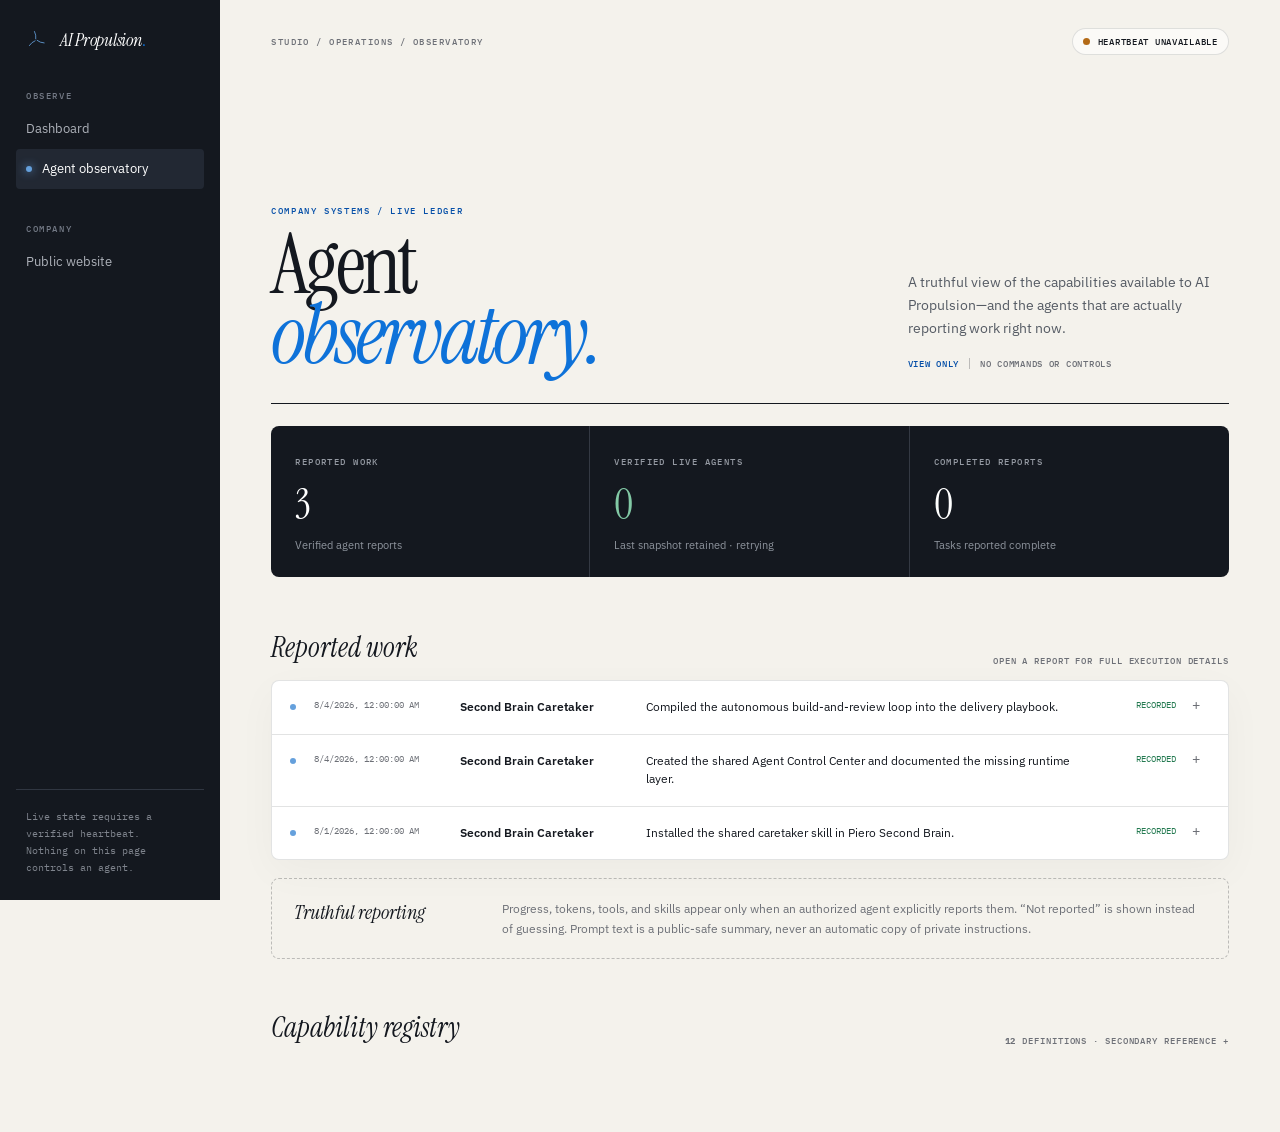
==== agents.html @ 6b827795 "Clarify historical progress and preserve open reports" ====
<!doctype html>
<html lang="en">
<head>
<meta charset="utf-8" />
<meta name="viewport" content="width=device-width, initial-scale=1" />
<title>Agent Observatory — AI Propulsion</title>
<link rel="preconnect" href="https://fonts.googleapis.com" />
<link rel="preconnect" href="https://fonts.gstatic.com" crossorigin />
<link href="https://fonts.googleapis.com/css2?family=Instrument+Serif:ital@0;1&amp;family=IBM+Plex+Mono:wght@400;500;600&amp;family=IBM+Plex+Sans:wght@400;500;600&amp;display=swap" rel="stylesheet" />
<link rel="stylesheet" href="styles.css" />
<style>
:root{--surface:#f4f2ec;--panel:#fff;--quiet:#6d7077;--green:#247a51;--amber:#b36a16}
body{background:var(--surface)}button{font:inherit}.app{min-height:100vh;display:grid;grid-template-columns:220px minmax(0,1fr)}
.sidebar{position:sticky;top:0;height:100vh;padding:24px 16px;background:var(--ink);color:white;display:flex;flex-direction:column}.brand{padding:4px 8px;color:white}.brand .wordmark{color:white;font-size:18px}.brand-mark{width:24px;height:24px}.nav-label,.eyebrow{font:500 9px var(--font-mono);letter-spacing:.18em;text-transform:uppercase}.nav-label{margin:34px 10px 8px;color:#737985}.nav-item{display:flex;align-items:center;gap:10px;padding:10px;border-radius:4px;color:#aeb2ba;font-size:13px}.nav-item:hover,.nav-item.active{background:#222833;color:#fff}.nav-item.active:before{content:"";width:6px;height:6px;border-radius:50%;background:var(--blue-sky);box-shadow:0 0 10px var(--blue-sky)}.side-note{margin-top:auto;padding:18px 10px 0;border-top:1px solid #303641;font:10px/1.7 var(--font-mono);color:#7e838c}
.main{min-width:0;padding:28px clamp(20px,4vw,56px) 72px}.topbar{display:flex;align-items:center;justify-content:space-between;gap:20px;margin-bottom:54px}.crumbs{font:500 9px var(--font-mono);letter-spacing:.16em;text-transform:uppercase;color:var(--quiet)}.connection{display:flex;align-items:center;gap:8px;padding:7px 10px;border:1px solid var(--rule);border-radius:20px;background:rgba(255,255,255,.6);font:500 9px var(--font-mono);letter-spacing:.08em;text-transform:uppercase}.pulse{width:7px;height:7px;border-radius:50%;background:var(--amber)}.connection.online .pulse{background:var(--green);box-shadow:0 0 0 4px rgba(36,122,81,.12)}
.hero{display:grid;grid-template-columns:minmax(0,1.3fr) minmax(260px,.7fr);align-items:end;gap:40px;padding-bottom:34px;border-bottom:1px solid var(--ink)}.eyebrow{color:var(--blue-deep);margin-bottom:14px}.hero h1{margin:0;font:400 clamp(48px,7vw,84px)/.83 var(--font-display);letter-spacing:-.045em}.hero h1 em{color:var(--blue-royal)}.hero-copy{max-width:420px;margin:0 0 4px;color:#555b64;font-size:14px;line-height:1.65}.mode-note{display:flex;gap:10px;margin-top:18px;font:500 9px var(--font-mono);letter-spacing:.08em;text-transform:uppercase;color:var(--quiet)}.mode-note:before{content:"VIEW ONLY";color:var(--blue-deep);padding-right:10px;border-right:1px solid var(--rule-strong)}
.metrics{display:grid;grid-template-columns:repeat(3,1fr);margin:22px 0 52px;background:var(--ink);color:white;border-radius:8px;overflow:hidden}.metric{position:relative;padding:22px 24px;border-right:1px solid #343943}.metric:last-child{border:0}.metric-label{font:500 9px var(--font-mono);letter-spacing:.16em;text-transform:uppercase;color:#959aa3}.metric strong{display:block;margin:5px 0 0;font:400 42px var(--font-display)}.metric small{color:#8e949d;font-size:11px}.metric.live strong{color:#82c9a5}
.section-title{display:flex;align-items:end;justify-content:space-between;gap:20px;margin:0 0 14px}.section-title h2{margin:0;font:400 italic 28px var(--font-display)}.section-title span{font:500 9px var(--font-mono);letter-spacing:.1em;text-transform:uppercase;color:var(--quiet)}
.workspace{display:grid;grid-template-columns:minmax(380px,1.15fr) minmax(300px,.85fr);gap:16px}.registry,.inspector,.activity{background:var(--panel);border:1px solid var(--rule);border-radius:8px;box-shadow:0 12px 40px rgba(20,24,31,.035)}.registry-head,.agent-row{display:grid;grid-template-columns:10px minmax(150px,1.2fr) minmax(110px,.7fr) 84px;gap:14px;align-items:center}.registry-head{padding:11px 18px;border-bottom:1px solid var(--rule);font:500 8px var(--font-mono);letter-spacing:.13em;text-transform:uppercase;color:#8b8f95}.agent-row{width:100%;padding:15px 18px;border:0;border-bottom:1px solid var(--rule);background:white;text-align:left;color:var(--ink);cursor:pointer;transition:background .15s,transform .15s}.agent-row:last-child{border:0}.agent-row:hover{background:#f8f9f9}.agent-row.active{background:#eef4fa;box-shadow:inset 3px 0 var(--blue-royal)}.status-dot{width:7px;height:7px;border-radius:50%;background:#b9bdc2}.status-dot.live{background:var(--green);box-shadow:0 0 0 4px rgba(36,122,81,.1)}.agent-name{font-weight:600;font-size:13px}.agent-kind{font:9px var(--font-mono);color:var(--quiet)}.agent-state{justify-self:end;padding:4px 7px;border:1px solid var(--rule);border-radius:12px;font:600 8px var(--font-mono);letter-spacing:.08em;text-transform:uppercase;color:var(--quiet)}.agent-state.live{color:var(--green);border-color:rgba(36,122,81,.25);background:rgba(36,122,81,.05)}
.inspector{align-self:start;position:sticky;top:20px;padding:24px}.inspector-top{display:flex;justify-content:space-between;gap:10px}.inspector .kind{font:500 9px var(--font-mono);letter-spacing:.14em;text-transform:uppercase;color:var(--blue-deep)}.inspector h2{margin:8px 0 24px;font:400 italic 34px/1 var(--font-display)}.info{padding:14px 0;border-top:1px solid var(--rule)}.info b{display:block;margin-bottom:6px;font:500 8px var(--font-mono);letter-spacing:.15em;text-transform:uppercase;color:#8a8e94}.info p{margin:0;font-size:12.5px;line-height:1.58}.info .source{font:10px var(--font-mono);color:var(--blue-deep);overflow-wrap:anywhere}.empty{padding:30px;color:var(--quiet);font-size:13px}
.activity-wrap{margin-top:0}.event{border-bottom:1px solid var(--rule);font-size:12px}.event:last-child{border:0}.event summary{display:grid;grid-template-columns:8px 130px 170px 1fr 72px 18px;gap:16px;align-items:start;padding:17px 18px;cursor:pointer;list-style:none}.event summary::-webkit-details-marker{display:none}.event summary:hover{background:#f8f9f9}.event summary:focus-visible{outline:3px solid var(--blue-sky);outline-offset:-3px}.event-mark{width:6px;height:6px;border-radius:50%;background:var(--blue-sky);margin-top:6px}.event time,.event-state{font:9px/1.5 var(--font-mono);text-transform:uppercase;color:var(--quiet)}.event-agent{font-weight:600}.event-state{justify-self:end;color:var(--green)}.event-open{font:14px/1 var(--font-mono);color:var(--quiet);transition:transform .15s}.event[open] .event-open{transform:rotate(45deg)}.event-body{margin:0 18px 18px 170px;padding:22px;background:var(--surface);border-left:2px solid var(--blue-sky)}.progress-head{display:flex;align-items:end;justify-content:space-between;gap:20px;margin-bottom:10px}.progress-head strong{font:400 34px/1 var(--font-display)}.progress-head span{font:9px var(--font-mono);color:var(--quiet);text-transform:uppercase}.progress-track{height:7px;margin-bottom:24px;background:#dfe2e4;border-radius:8px;overflow:hidden}.progress-track i{display:block;height:100%;background:var(--blue-royal)}.report-grid{display:grid;grid-template-columns:1fr 1fr;gap:0 28px}.report-field{padding:15px 0;border-top:1px solid var(--rule)}.report-field.wide{grid-column:1 / -1}.report-field b{display:block;margin-bottom:7px;font:600 8px var(--font-mono);letter-spacing:.15em;text-transform:uppercase;color:var(--blue-deep)}.report-field p{margin:0;line-height:1.65;white-space:pre-wrap}.report-field .unknown{color:var(--quiet);font-style:italic}.capability-wrap{margin-top:50px}.capability-disclosure>summary{display:flex;align-items:end;justify-content:space-between;gap:20px;margin-bottom:14px;cursor:pointer;list-style:none}.capability-disclosure>summary::-webkit-details-marker{display:none}.capability-disclosure>summary h2{margin:0;font:400 italic 28px var(--font-display)}.capability-disclosure>summary span{font:500 9px var(--font-mono);letter-spacing:.1em;text-transform:uppercase;color:var(--quiet)}.truth{display:grid;grid-template-columns:180px 1fr;gap:28px;margin-top:18px;padding:20px 22px;border:1px dashed var(--rule-strong);border-radius:8px}.truth b{font:400 italic 20px var(--font-display)}.truth p{margin:0;color:var(--quiet);font-size:12px;line-height:1.6}
@media(max-width:900px){.app{grid-template-columns:1fr}.sidebar{position:static;height:auto;flex-direction:row;align-items:center;gap:12px;padding:14px 18px}.nav-label,.side-note{display:none}.sidebar .brand{margin-right:auto}.nav-item{padding:8px}.main{padding-top:24px}.topbar{margin-bottom:38px}.workspace{grid-template-columns:1fr}.inspector{position:static}.hero{grid-template-columns:1fr}.metrics{margin-top:18px}}
@media(max-width:620px){.sidebar .nav-item:first-of-type{display:none}.hero h1{font-size:54px}.metrics{grid-template-columns:1fr}.metric{border-right:0;border-bottom:1px solid #343943;padding:16px 20px}.metric strong{font-size:34px}.registry-head{display:none}.agent-row{grid-template-columns:10px 1fr 66px}.agent-kind{display:none}.section-title span{display:none}.event summary{grid-template-columns:8px 1fr 64px 18px}.event time{grid-column:2}.event-detail{grid-column:2 / 5}.event-state{grid-column:3;grid-row:1}.event-open{grid-column:4;grid-row:1}.event-body{margin:0 12px 14px 26px}.report-grid{grid-template-columns:1fr}.report-field.wide{grid-column:auto}.capability-disclosure>summary{align-items:start}.truth{grid-template-columns:1fr;gap:6px}}
.skip-link{position:fixed;left:12px;top:-50px;z-index:100;background:white;color:var(--ink);padding:10px 14px;border:2px solid var(--blue-royal)}.skip-link:focus{top:12px}.agent-row:focus-visible,.nav-item:focus-visible,.brand:focus-visible{outline:3px solid var(--blue-sky);outline-offset:2px}
@media(prefers-reduced-motion:reduce){*{scroll-behavior:auto!important;transition:none!important}}
</style>
</head>
<body><a class="skip-link" href="#main-content">Skip to agent status</a>
<div class="app">
<aside class="sidebar" aria-label="Studio navigation">
  <a href="index.html" class="brand"><svg class="brand-mark" viewBox="-50 -50 100 100" aria-hidden="true"><g transform="rotate(-10)" stroke="#65A0DC" stroke-width="3.2" stroke-linecap="round" fill="none"><path d="M0 -5Q5 -20 0 -36"/><path d="M0 -5Q5 -20 0 -36" transform="rotate(120)"/><path d="M0 -5Q5 -20 0 -36" transform="rotate(240)"/></g></svg><span class="wordmark">AI Propulsion<span class="dot">.</span></span></a>
  <div class="nav-label">Observe</div><a class="nav-item" href="studio.html">Dashboard</a><a class="nav-item active" href="agents.html" aria-current="page">Agent observatory</a>
  <div class="nav-label">Company</div><a class="nav-item" href="index.html">Public website</a>
  <div class="side-note">Live state requires a verified heartbeat.<br>Nothing on this page controls an agent.</div>
</aside>
<main class="main" id="main-content">
  <div class="topbar"><span class="crumbs">Studio / Operations / Observatory</span><span class="connection" id="runtime" role="status" aria-live="polite"><i class="pulse" aria-hidden="true"></i><span>Connecting</span></span></div>
  <header class="hero"><div><div class="eyebrow">Company systems / Live ledger</div><h1>Agent<br><em>observatory.</em></h1></div><div><p class="hero-copy">A truthful view of the capabilities available to AI Propulsion—and the agents that are actually reporting work right now.</p><div class="mode-note">No commands or controls</div></div></header>
  <section class="metrics" aria-label="System summary"><article class="metric"><span class="metric-label">Reported work</span><strong id="action-count">0</strong><small>Verified agent reports</small></article><article class="metric live"><span class="metric-label">Verified live agents</span><strong id="running-count">0</strong><small id="connection-copy">Connecting to heartbeat</small></article><article class="metric"><span class="metric-label">Completed reports</span><strong id="completed-count">0</strong><small>Tasks reported complete</small></article></section>
  <section class="activity-wrap"><div class="section-title"><h2>Reported work</h2><span>Open a report for full execution details</span></div><div class="activity" id="activity"></div><div class="truth"><b>Truthful reporting</b><p>Progress, tokens, tools, and skills appear only when an authorized agent explicitly reports them. “Not reported” is shown instead of guessing. Prompt text is a public-safe summary, never an automatic copy of private instructions.</p></div></section>
  <section class="capability-wrap"><details class="capability-disclosure"><summary><h2>Capability registry</h2><span><b id="agent-count">0</b> definitions · secondary reference +</span></summary><div class="workspace"><div class="registry"><div class="registry-head"><span></span><span>Agent</span><span>Purpose group</span><span>Status</span></div><div id="agent-list"></div></div><aside class="inspector" id="detail" aria-live="polite"></aside></div></details></section>
</main></div>
<script src="heartbeat-config.js"></script><script src="agent-data.js"></script>
<script>
const data=window.AGENT_DATA||{agents:[],activity:[]};const configured=[...(data.agents||[])],curatedActivity=[...(data.activity||[])];let runtimeById=new Map(),runtimeOnly=[],activity=curatedActivity,selected=configured[0]?.id;
const $=id=>document.getElementById(id);const esc=value=>String(value??'').replace(/[&<>'"]/g,c=>({'&':'&amp;','<':'&lt;','>':'&gt;',"'":'&#39;','"':'&quot;'}[c]));
function date(value){if(!value)return 'No heartbeat reported';const parsed=new Date(value);return Number.isNaN(parsed.getTime())?'Unknown time':parsed.toLocaleString()}
function renderAgents(){const agents=[...configured,...runtimeOnly];$('agent-count').textContent=configured.length;if(!agents.length){$('agent-list').innerHTML='<div class="empty">No capabilities or runtime reporters are known.</div>';$('detail').innerHTML='<div class="empty">Nothing to inspect yet.</div>';return}if(!agents.some(a=>a.id===selected))selected=agents[0].id;
  $('agent-list').innerHTML=agents.map(a=>{const r=runtimeById.get(a.id),isLive=Boolean(r?.live),state=r?.status||(a.configured===false?'reported':'never reported');return `<button class="agent-row ${a.id===selected?'active':''}" data-id="${esc(a.id)}" aria-pressed="${a.id===selected}"><i class="status-dot ${isLive?'live':''}" aria-hidden="true"></i><span class="agent-name">${esc(a.name)}</span><span class="agent-kind">${esc(a.configured===false?'Runtime reporter':a.kind)}</span><span class="agent-state ${isLive?'live':''}">${esc(isLive?'live':state)}</span></button>`}).join('');
  const a=agents.find(item=>item.id===selected),r=runtimeById.get(a.id),isLive=Boolean(r?.live);$('detail').innerHTML=`<div class="inspector-top"><span class="kind">${esc(a.configured===false?'Unconfigured runtime reporter':a.kind)}</span><span class="agent-state ${isLive?'live':''}">${esc(isLive?'verified live':r?.status||(a.configured===false?'reported':'never reported'))}</span></div><h2>${esc(a.name)}</h2><div class="info"><b>${a.configured===false?'Reported purpose':'Configured purpose'}</b><p>${esc(a.purpose||'No purpose reported.')}</p></div><div class="info"><b>Latest reported work</b><p>${esc(r?.task||'No active work reported.')}</p></div><div class="info"><b>Reported project</b><p>${esc(r?.project||'No project reported.')}</p></div><div class="info"><b>Last heartbeat</b><p>${esc(date(r?.lastSeen))}</p></div>${a.configured===false?'':`<div class="info"><b>Recorded completion</b><p>${esc(a.done||'No completion recorded.')}</p></div><div class="info"><b>Capability source</b><p class="source">${esc(a.source||'No source recorded.')}</p></div>`}`}
function reported(value,fallback='Not reported by this agent.'){return value===0||value?esc(value):`<span class="unknown">${fallback}</span>`}
function renderActivity(){const events=activity,container=$('activity'),openKeys=new Set([...container.querySelectorAll('details.event[open]')].map(item=>item.dataset.key)),latestByAgent=new Map();events.forEach(e=>{if(!latestByAgent.has(e.id))latestByAgent.set(e.id,e)});$('action-count').textContent=events.length;$('completed-count').textContent=events.filter(e=>e.status==='completed').length;container.innerHTML=events.length?events.map(e=>{const supplied=Number(e.progressPercent),progress=Number.isFinite(supplied)&&supplied>=0?Math.max(0,Math.min(100,Math.round(supplied))):(e.status==='completed'?100:null),left=progress===null?null:100-progress,tokens=Number(e.tokensUsed),latest=latestByAgent.get(e.id),superseded=latest!==e&&['starting','running','waiting','blocked'].includes(e.status),laterCompleted=superseded&&latest?.status==='completed',key=[e.id,e.at,e.task,e.status].join('|'),stateLabel=superseded?'historical checkpoint':progress===null?(e.status||'recorded'):progress+'% done';return `<details class="event" data-key="${esc(key)}" ${openKeys.has(key)?'open':''}><summary><i class="event-mark" aria-hidden="true"></i><time>${esc(date(e.at))}</time><span class="event-agent">${esc(e.agent)}</span><span class="event-detail">${esc(e.task||e.detail||'No task reported.')}</span><span class="event-state">${esc(stateLabel)}</span><span class="event-open" aria-hidden="true">+</span></summary><div class="event-body"><div class="progress-head"><div><span>${superseded?'Progress at this checkpoint':'Reported progress'}</span><strong>${progress===null?'—':progress+'%'}</strong></div><span>${superseded?(laterCompleted?'A newer completion report exists':'A newer report exists'):left===null?'Remaining percentage not reported':left+'% left'}</span></div><div class="progress-track" aria-label="${progress===null?'Progress not reported':progress+' percent complete'}"><i style="width:${progress===null?0:progress}%"></i></div><div class="report-grid">${superseded?`<div class="report-field wide"><b>Historical checkpoint</b><p>This was an earlier progress report and is not the agent's current state. ${laterCompleted?'A later report marked the work complete at 100%.':'Read the newer report for the current state.'}</p></div>`:''}<div class="report-field"><b>What was completed</b><p>${reported(e.completedWork,e.status==='completed'?'The task was marked complete, but no completion summary was supplied.':'No completed work reported yet.')}</p></div><div class="report-field"><b>What remained at this report</b><p>${reported(e.remainingWork,e.status==='completed'?'Nothing remains for this reported task.':'Remaining work was not reported.')}</p></div><div class="report-field wide"><b>What the agent did in this report</b><p>${reported(e.detail||e.task,'No work summary was reported.')}</p></div><div class="report-field"><b>Tokens used</b><p>${tokens>=0?tokens.toLocaleString():reported(null,'Token usage was not available to this reporter.')}</p></div><div class="report-field"><b>Blockers</b><p>${reported(e.blockers,e.status==='completed'?'No blockers remain.':'No blockers were reported.')}</p></div><div class="report-field"><b>Tools used</b><p>${reported(e.toolsUsed)}</p></div><div class="report-field"><b>Skills used</b><p>${reported(e.skillsUsed,'No skill usage was reported.')}</p></div><div class="report-field wide"><b>Starting prompt · public summary</b><p>${reported(e.publicPrompt,'A public-safe starting prompt was not recorded for this event.')}</p></div></div></div></details>`}).join(''):'<div class="empty">The heartbeat ledger has no reported state changes yet.</div>'}
$('agent-list').addEventListener('click',event=>{const row=event.target.closest('button[data-id]');if(row){selected=row.dataset.id;renderAgents()}});renderAgents();renderActivity();
async function refreshHeartbeat(){const base=(window.HEARTBEAT_API_URL||'').replace(/\/$/,'');const runtime=$('runtime'),runtimeText=runtime.querySelector('span'),copy=$('connection-copy');if(!base){runtimeText.textContent='Heartbeat not deployed';copy.textContent='No live connection configured';return}try{const response=await fetch(base+'/v1/status',{cache:'no-store'});if(!response.ok)throw new Error('Heartbeat '+response.status);const live=await response.json(),runtimeAgents=Array.isArray(live.agents)?live.agents:[];runtimeById=new Map(runtimeAgents.map(a=>[a.id,a]));runtimeOnly=runtimeAgents.filter(r=>!configured.some(a=>a.id===r.id)).map(r=>({id:r.id,name:r.name||r.id,kind:'Runtime reporter',purpose:r.purpose,configured:false}));const running=runtimeAgents.filter(a=>a.live).length;$('running-count').textContent=running;runtime.classList.add('online');runtimeText.textContent=`${running} verified live`;copy.textContent='Checked '+date(live.observedAt);activity=Array.isArray(live.activity)?live.activity:[];renderActivity();renderAgents()}catch(error){runtime.classList.remove('online');runtimeText.textContent='Heartbeat unavailable';copy.textContent='Last snapshot retained · retrying'}}
refreshHeartbeat();setInterval(refreshHeartbeat,15000);
</script>
</body></html>
---- styles.css ----
/* AI Propulsion — shared brand styles
   Canonical values from AI_PROPULSION_BRAND_KIT.md
*/

:root {
  --ink:           #14181F;
  --ink-2:         #2B3140;
  --paper:         #FAFAF7;
  --paper-warm:    #EFEBE0;

  --blue-whisper:  #D7E5F4;
  --blue-sky:      #65A0DC;
  --blue-royal:    #0E72D9;
  --blue-deep:     #054FA8;
  --blue-midnight: #03306E;

  --rule:          rgba(20, 24, 31, 0.12);
  --rule-strong:   rgba(20, 24, 31, 0.25);
  --rule-light:    rgba(255, 255, 255, 0.10);

  --font-display: "Instrument Serif", Georgia, serif;
  --font-sans:    "IBM Plex Sans", system-ui, sans-serif;
  --font-mono:    "IBM Plex Mono", ui-monospace, monospace;
}

* { box-sizing: border-box; }
html, body { margin: 0; padding: 0; }

body {
  background: var(--paper);
  color: var(--ink);
  font-family: var(--font-sans);
  font-size: 15px;
  line-height: 1.55;
  -webkit-font-smoothing: antialiased;
  -moz-osx-font-smoothing: grayscale;
}

a {
  color: var(--blue-royal);
  text-decoration: none;
  transition: color 0.15s ease;
}
a:hover { color: var(--blue-deep); }

.container { max-width: 1080px; margin: 0 auto; padding: 0 28px; }
.narrow    { max-width: 760px; }

/* — Wordmark — */
.wordmark {
  font-family: var(--font-display);
  font-style: italic;
  font-size: 22px;
  letter-spacing: -0.015em;
  color: var(--ink);
  line-height: 1;
  white-space: nowrap;
}
.wordmark .dot {
  font-style: normal;
  color: var(--blue-royal);
}

/* — Meta labels (mono uppercase) — */
.meta {
  font-family: var(--font-mono);
  font-size: 10px;
  font-weight: 500;
  letter-spacing: 0.18em;
  text-transform: uppercase;
  color: var(--ink-2);
}
.meta.blue   { color: var(--blue-royal); }
.meta.muted  { color: rgba(20, 24, 31, 0.55); }
.meta.on-ink { color: rgba(255, 255, 255, 0.55); }

/* — Nav — */
.nav {
  position: sticky;
  top: 0;
  z-index: 50;
  background: rgba(250, 250, 247, 0.86);
  backdrop-filter: saturate(140%) blur(10px);
  -webkit-backdrop-filter: saturate(140%) blur(10px);
  border-bottom: 1px solid var(--rule);
}
.nav-inner {
  display: flex;
  align-items: center;
  justify-content: space-between;
  height: 68px;
}
.brand { display: flex; align-items: center; gap: 12px; }
.brand svg { display: block; }
.nav-links {
  display: flex;
  align-items: center;
  gap: 32px;
}
.nav-links a {
  color: var(--ink);
  font-size: 14px;
  font-weight: 500;
}
.nav-links a:hover { color: var(--blue-royal); }
.nav-links a.active { color: var(--blue-royal); }

/* — Buttons — */
.btn {
  display: inline-flex;
  align-items: center;
  gap: 10px;
  padding: 11px 20px;
  font-family: var(--font-sans);
  font-size: 13.5px;
  font-weight: 500;
  line-height: 1;
  cursor: pointer;
  border-radius: 4px;
  transition: all 0.15s ease;
  border: 1px solid transparent;
  white-space: nowrap;
}
.btn-primary { background: var(--ink); color: var(--paper); }
.btn-primary:hover { background: var(--ink-2); color: var(--paper); }

.btn-royal { background: var(--blue-royal); color: var(--paper); }
.btn-royal:hover { background: var(--blue-deep); color: var(--paper); }

.btn-ghost {
  background: transparent;
  color: var(--ink);
  border-color: var(--rule);
}
.btn-ghost:hover { border-color: var(--ink); color: var(--ink); }

.btn-large {
  padding: 16px 28px;
  font-size: 15px;
  border-radius: 6px;
}

@media (max-width: 760px) {
  .nav-links a:not(.btn) { display: none; }
}

/* — Section heads — */
.section-head {
  display: grid;
  grid-template-columns: 200px 1fr;
  gap: 64px;
  align-items: start;
  margin-bottom: 56px;
}
.section-head h2 {
  font-family: var(--font-display);
  font-style: italic;
  font-weight: 400;
  font-size: clamp(32px, 4.2vw, 46px);
  line-height: 1.05;
  letter-spacing: -0.02em;
  color: var(--ink);
  margin: 0;
  max-width: 720px;
}
.section-head h2 em {
  color: var(--blue-royal);
  font-style: italic;
}
.section-head .label-col {
  padding-top: 12px;
  border-top: 1px solid var(--ink);
}
.section-head .label-col .meta { margin-bottom: 8px; display: block; }
.section-head .label-col p {
  font-size: 13px;
  color: var(--ink-2);
  margin: 12px 0 0;
  line-height: 1.55;
}

@media (max-width: 900px) {
  .section-head { grid-template-columns: 1fr; gap: 20px; }
}

/* — Hero — */
.hero {
  padding: 96px 0 64px;
  border-bottom: 1px solid var(--rule);
}
.hero-meta {
  display: flex;
  align-items: center;
  gap: 14px;
  margin-bottom: 28px;
  flex-wrap: wrap;
}
.hero-meta .pill {
  display: inline-flex;
  align-items: center;
  gap: 8px;
  padding: 4px 10px;
  background: var(--blue-whisper);
  border-radius: 4px;
  color: var(--blue-deep);
  font-family: var(--font-mono);
  font-size: 10px;
  font-weight: 500;
  letter-spacing: 0.14em;
  text-transform: uppercase;
}
.hero-meta .pill::before {
  content: "";
  width: 6px;
  height: 6px;
  border-radius: 50%;
  background: var(--blue-royal);
}
.hero h1 {
  font-family: var(--font-display);
  font-style: italic;
  font-weight: 400;
  font-size: clamp(40px, 6.4vw, 76px);
  line-height: 1.0;
  letter-spacing: -0.02em;
  color: var(--ink);
  margin: 0;
  max-width: 880px;
}
.hero h1 .pivot,
.hero h1 em {
  font-style: italic;
  color: var(--blue-royal);
}
.hero-sub {
  max-width: 600px;
  margin: 36px 0 0;
  font-size: 17px;
  line-height: 1.55;
  color: var(--ink-2);
}
.hero-ctas {
  display: flex;
  gap: 12px;
  align-items: center;
  margin-top: 44px;
  flex-wrap: wrap;
}
.hero-ctas .next {
  font-family: var(--font-mono);
  font-size: 11px;
  letter-spacing: 0.14em;
  text-transform: uppercase;
  color: rgba(20, 24, 31, 0.5);
  margin-left: 4px;
}

/* — Generic section — */
.section { padding: 96px 0; border-bottom: 1px solid var(--rule); }
.section.tight { padding: 64px 0; }
.section.warm { background: var(--paper-warm); }
.section.ink {
  background: var(--ink);
  color: var(--paper);
}
.section.ink h2,
.section.ink .section-head h2 { color: var(--paper); }
.section.ink .section-head .label-col { border-top-color: rgba(255,255,255,0.4); }

/* — Profile chooser — */
.profiles {
  padding: 96px 0;
  border-bottom: 1px solid var(--rule);
}
.profile-grid {
  display: grid;
  grid-template-columns: 1fr 1fr;
  gap: 24px;
  margin-top: 56px;
}
.profile-card {
  display: flex;
  flex-direction: column;
  background: var(--paper);
  border: 1px solid var(--rule);
  border-radius: 8px;
  padding: 36px;
  text-decoration: none;
  color: var(--ink);
  transition: all 0.2s ease;
  min-height: 320px;
}
.profile-card:hover {
  border-color: var(--ink);
  background: #fff;
  transform: translateY(-2px);
  box-shadow: 0 12px 36px rgba(20, 24, 31, 0.08);
  color: var(--ink);
}
.profile-card .meta { margin-bottom: 24px; display: block; }
.profile-card h3 {
  font-family: var(--font-display);
  font-style: italic;
  font-weight: 400;
  font-size: 38px;
  line-height: 1.0;
  letter-spacing: -0.02em;
  margin: 0 0 14px;
  color: var(--ink);
}
.profile-card h3 em {
  font-style: italic;
  color: var(--blue-royal);
}
.profile-card p {
  font-size: 14.5px;
  color: var(--ink-2);
  line-height: 1.6;
  margin: 0 0 24px;
  flex: 1;
}
.profile-card .row {
  display: flex;
  justify-content: space-between;
  align-items: baseline;
  padding-top: 18px;
  border-top: 1px solid var(--rule);
}
.profile-card .row .go {
  color: var(--blue-royal);
  font-weight: 500;
  font-size: 14px;
}
.profile-card.dark {
  background: var(--ink);
  color: var(--paper);
  border-color: var(--ink);
}
.profile-card.dark h3 { color: var(--paper); }
.profile-card.dark h3 em { color: var(--blue-sky); }
.profile-card.dark p { color: rgba(255,255,255,0.7); }
.profile-card.dark .row { border-top-color: var(--rule-light); }
.profile-card.dark .row .go { color: var(--blue-sky); }
.profile-card.dark:hover {
  background: var(--ink-2);
  color: var(--paper);
}

@media (max-width: 760px) {
  .profile-grid { grid-template-columns: 1fr; }
}

/* — Constitution lists — */
.principle-grid {
  display: grid;
  grid-template-columns: repeat(2, 1fr);
  gap: 0;
  border-top: 1px solid var(--ink);
}
.principle-item {
  padding: 28px 32px 28px 0;
  border-bottom: 1px solid var(--rule);
}
.principle-item:nth-child(odd) { padding-right: 32px; border-right: 1px solid var(--rule); }
.principle-item:nth-child(even) { padding-left: 32px; }
.principle-item .num {
  font-family: var(--font-mono);
  font-size: 11px;
  letter-spacing: 0.18em;
  color: var(--blue-royal);
  font-weight: 500;
}
.principle-item h4 {
  font-family: var(--font-display);
  font-style: italic;
  font-weight: 400;
  font-size: 24px;
  line-height: 1.1;
  letter-spacing: -0.015em;
  color: var(--ink);
  margin: 12px 0 10px;
}
.principle-item p {
  margin: 0;
  color: var(--ink-2);
  font-size: 14.5px;
  line-height: 1.55;
  max-width: 460px;
}

@media (max-width: 760px) {
  .principle-grid { grid-template-columns: 1fr; }
  .principle-item,
  .principle-item:nth-child(odd),
  .principle-item:nth-child(even) {
    padding: 24px 0;
    border-right: 0;
    border-left: 0;
  }
}

/* — Pipeline (stage table) — */
.pipeline {
  width: 100%;
  border-collapse: collapse;
  border-top: 1px solid var(--ink);
}
.pipeline tr {
  border-bottom: 1px solid var(--rule);
  transition: background 0.15s ease;
}
.pipeline tr:hover { background: var(--paper-warm); }
.pipeline td {
  padding: 28px 18px;
  vertical-align: top;
}
.pipeline td:first-child { padding-left: 0; width: 76px; }
.pipeline td:last-child { padding-right: 0; }
.pipeline .num {
  font-family: var(--font-mono);
  font-size: 11px;
  letter-spacing: 0.16em;
  color: var(--blue-royal);
  font-weight: 500;
}
.pipeline .stage {
  font-family: var(--font-display);
  font-style: italic;
  font-weight: 400;
  font-size: 26px;
  line-height: 1.1;
  letter-spacing: -0.015em;
  color: var(--ink);
  width: 260px;
}
.pipeline .stage .tag {
  font-family: var(--font-mono);
  font-size: 9px;
  letter-spacing: 0.18em;
  color: var(--blue-royal);
  text-transform: uppercase;
  font-style: normal;
  display: inline-block;
  margin-left: 8px;
  padding: 3px 7px;
  border: 1px solid var(--blue-royal);
  border-radius: 3px;
  vertical-align: 4px;
  font-weight: 500;
}
.pipeline .desc {
  color: var(--ink-2);
  font-size: 14.5px;
  line-height: 1.55;
  max-width: 540px;
}
.pipeline .who {
  font-family: var(--font-mono);
  font-size: 10.5px;
  color: rgba(20, 24, 31, 0.55);
  letter-spacing: 0.06em;
  text-align: right;
  white-space: nowrap;
}

@media (max-width: 820px) {
  .pipeline td { padding: 18px 8px; }
  .pipeline .stage { width: auto; font-size: 22px; }
  .pipeline .desc { display: none; }
}

/* — Bullet list (philosophy / behavior) — */
.bullet-list {
  list-style: none;
  padding: 0;
  margin: 0;
  border-top: 1px solid var(--ink);
}
.bullet-list li {
  padding: 18px 0;
  border-bottom: 1px solid var(--rule);
  display: grid;
  grid-template-columns: 48px 1fr;
  gap: 16px;
  align-items: start;
  font-size: 15px;
  line-height: 1.55;
  color: var(--ink);
}
.bullet-list li .idx {
  font-family: var(--font-mono);
  font-size: 11px;
  letter-spacing: 0.14em;
  color: var(--blue-royal);
  padding-top: 4px;
}

/* — Specialty grid — */
.specialty-grid {
  display: grid;
  grid-template-columns: repeat(3, 1fr);
  gap: 0;
  border-top: 1px solid var(--ink);
}
.specialty-item {
  padding: 32px 28px 32px 0;
  border-right: 1px solid var(--rule);
  border-bottom: 1px solid var(--rule);
}
.specialty-item:nth-child(3n) { border-right: 0; padding-right: 0; }
.specialty-item:not(:nth-child(3n+1)) { padding-left: 28px; }
.specialty-item h4 {
  font-family: var(--font-display);
  font-style: italic;
  font-weight: 400;
  font-size: 22px;
  line-height: 1.1;
  letter-spacing: -0.015em;
  color: var(--ink);
  margin: 12px 0 12px;
}
.specialty-item p {
  margin: 0;
  color: var(--ink-2);
  font-size: 13.5px;
  line-height: 1.55;
  max-width: 320px;
}
@media (max-width: 900px) {
  .specialty-grid { grid-template-columns: 1fr 1fr; }
  .specialty-item,
  .specialty-item:nth-child(3n) { border-right: 0; padding-right: 28px; }
  .specialty-item:nth-child(odd) { padding-left: 0; }
  .specialty-item:nth-child(even) { padding-left: 28px; border-right: 0; }
}
@media (max-width: 620px) {
  .specialty-grid { grid-template-columns: 1fr; }
  .specialty-item,
  .specialty-item:nth-child(odd),
  .specialty-item:nth-child(even) {
    border-right: 0; border-left: 0; padding: 24px 0;
  }
}

/* — CTA — */
.cta {
  padding: 120px 0;
  background: var(--paper-warm);
  border-bottom: 1px solid var(--rule);
}
.cta-grid {
  display: grid;
  grid-template-columns: 1.3fr 1fr;
  gap: 64px;
  align-items: end;
}
.cta h2 {
  font-family: var(--font-display);
  font-style: italic;
  font-weight: 400;
  font-size: clamp(36px, 5.2vw, 60px);
  line-height: 1.0;
  letter-spacing: -0.02em;
  color: var(--ink);
  margin: 16px 0 0;
  max-width: 640px;
}
.cta h2 em {
  color: var(--blue-royal);
  font-style: italic;
}
.cta-side {
  padding-top: 24px;
  border-top: 1px solid var(--ink);
}
.cta-side p {
  color: var(--ink-2);
  margin: 0 0 24px;
  font-size: 14.5px;
  line-height: 1.6;
}
.cta-side .stack { display: flex; flex-direction: column; gap: 10px; }
.cta-side .stack .btn { width: 100%; justify-content: space-between; }
@media (max-width: 820px) {
  .cta-grid { grid-template-columns: 1fr; gap: 40px; }
}

/* — Big onboard band — */
.onboard-band {
  background: var(--ink);
  color: var(--paper);
  padding: 120px 0;
  text-align: left;
  border-bottom: 1px solid var(--rule-light);
}
.onboard-band .container {
  display: grid;
  grid-template-columns: 1.3fr 1fr;
  gap: 64px;
  align-items: center;
}
.onboard-band h2 {
  font-family: var(--font-display);
  font-style: italic;
  font-weight: 400;
  font-size: clamp(38px, 5.4vw, 64px);
  line-height: 1.0;
  letter-spacing: -0.02em;
  margin: 16px 0 0;
  color: var(--paper);
}
.onboard-band h2 em {
  font-style: italic;
  color: var(--blue-sky);
}
.onboard-band p {
  color: rgba(255, 255, 255, 0.65);
  margin: 0 0 28px;
  font-size: 15px;
  line-height: 1.6;
  max-width: 380px;
}
.onboard-band .btn-royal {
  font-size: 15px;
  padding: 18px 28px;
  border-radius: 6px;
}
@media (max-width: 900px) {
  .onboard-band .container { grid-template-columns: 1fr; gap: 32px; }
}

/* — Footer — */
.footer {
  background: var(--ink);
  color: rgba(250, 250, 247, 0.7);
  padding: 80px 0 36px;
  font-size: 13.5px;
}
.footer .wordmark { color: var(--paper); }
.footer-grid {
  display: grid;
  grid-template-columns: 1.6fr 1fr 1fr 1fr;
  gap: 48px;
  padding-bottom: 56px;
  border-bottom: 1px solid var(--rule-light);
}
.footer-brand p {
  margin: 20px 0 0;
  color: rgba(250, 250, 247, 0.55);
  max-width: 280px;
  line-height: 1.55;
  font-size: 13px;
}
.footer-col h4 {
  font-family: var(--font-mono);
  font-size: 10px;
  font-weight: 500;
  letter-spacing: 0.18em;
  text-transform: uppercase;
  color: rgba(250, 250, 247, 0.4);
  margin: 4px 0 18px;
}
.footer-col ul { list-style: none; padding: 0; margin: 0; display: flex; flex-direction: column; gap: 10px; }
.footer-col a { color: rgba(250, 250, 247, 0.78); font-size: 13.5px; }
.footer-col a:hover { color: var(--blue-sky); }
.footer-bottom {
  padding-top: 28px;
  display: flex;
  justify-content: space-between;
  gap: 16px;
  flex-wrap: wrap;
  color: rgba(250, 250, 247, 0.4);
  font-family: var(--font-mono);
  font-size: 10.5px;
  letter-spacing: 0.1em;
  text-transform: uppercase;
}
@media (max-width: 760px) {
  .footer-grid { grid-template-columns: 1fr 1fr; gap: 36px; }
}

/* — Utility — */
.arrow::after {
  content: "→";
  font-family: var(--font-sans);
  margin-left: 4px;
  transition: transform 0.15s ease;
  display: inline-block;
}
a:hover .arrow::after, .btn:hover .arrow::after { transform: translateX(3px); }
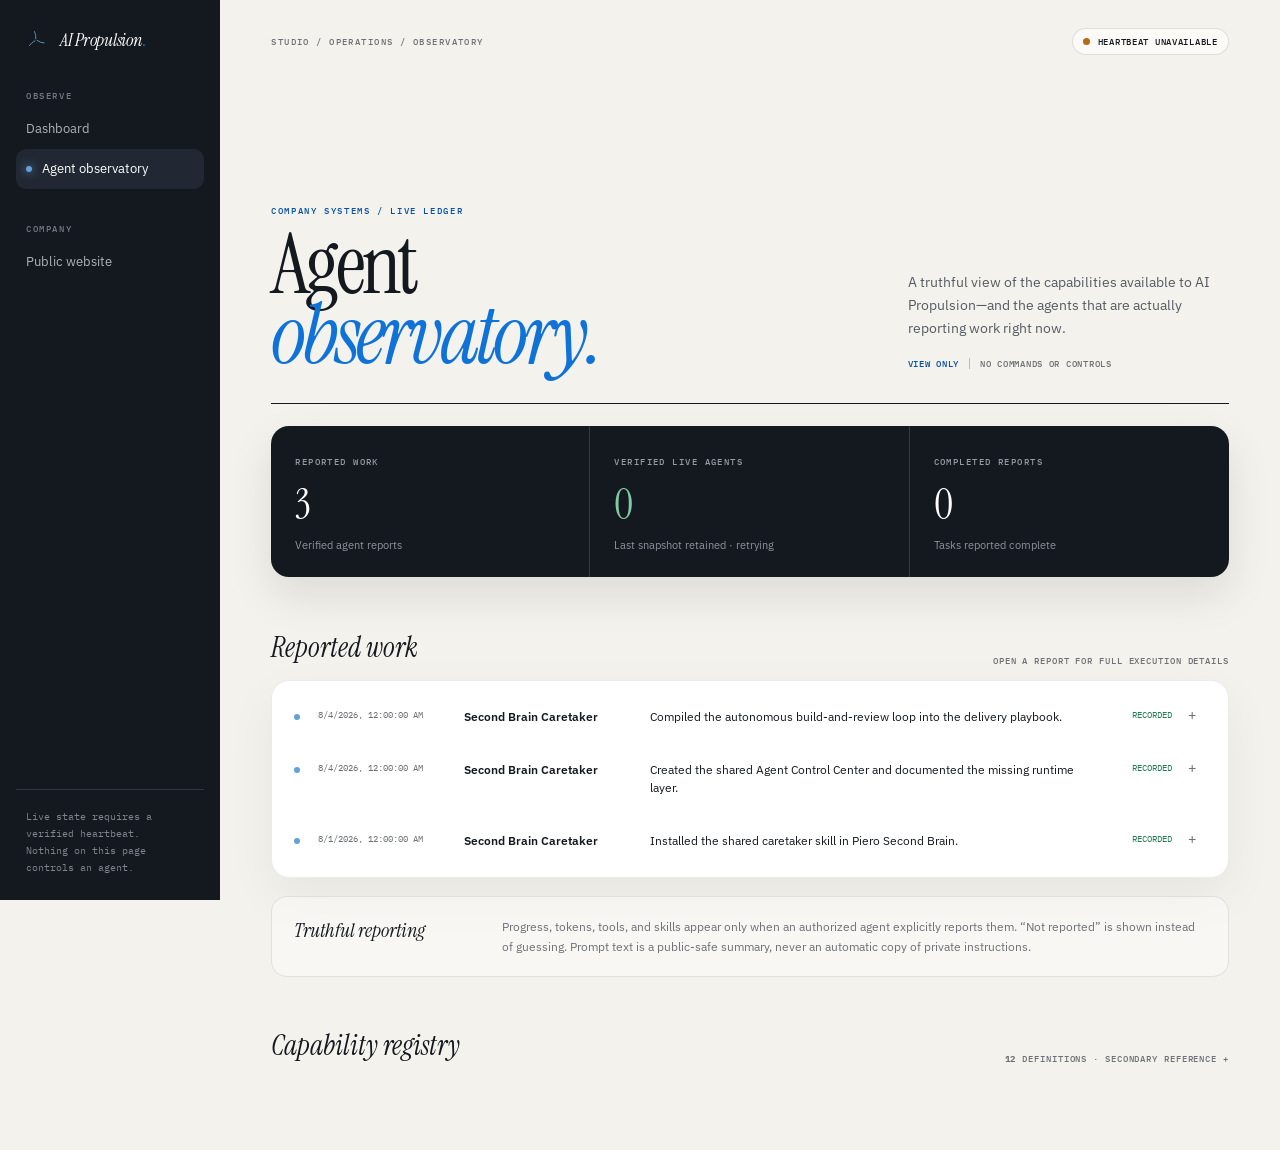
==== commit 3ed6bbef: "Soften Agent Observatory interface" ====
--- a/agents.html
+++ b/agents.html
@@ -19,8 +19,24 @@
 .workspace{display:grid;grid-template-columns:minmax(380px,1.15fr) minmax(300px,.85fr);gap:16px}.registry,.inspector,.activity{background:var(--panel);border:1px solid var(--rule);border-radius:8px;box-shadow:0 12px 40px rgba(20,24,31,.035)}.registry-head,.agent-row{display:grid;grid-template-columns:10px minmax(150px,1.2fr) minmax(110px,.7fr) 84px;gap:14px;align-items:center}.registry-head{padding:11px 18px;border-bottom:1px solid var(--rule);font:500 8px var(--font-mono);letter-spacing:.13em;text-transform:uppercase;color:#8b8f95}.agent-row{width:100%;padding:15px 18px;border:0;border-bottom:1px solid var(--rule);background:white;text-align:left;color:var(--ink);cursor:pointer;transition:background .15s,transform .15s}.agent-row:last-child{border:0}.agent-row:hover{background:#f8f9f9}.agent-row.active{background:#eef4fa;box-shadow:inset 3px 0 var(--blue-royal)}.status-dot{width:7px;height:7px;border-radius:50%;background:#b9bdc2}.status-dot.live{background:var(--green);box-shadow:0 0 0 4px rgba(36,122,81,.1)}.agent-name{font-weight:600;font-size:13px}.agent-kind{font:9px var(--font-mono);color:var(--quiet)}.agent-state{justify-self:end;padding:4px 7px;border:1px solid var(--rule);border-radius:12px;font:600 8px var(--font-mono);letter-spacing:.08em;text-transform:uppercase;color:var(--quiet)}.agent-state.live{color:var(--green);border-color:rgba(36,122,81,.25);background:rgba(36,122,81,.05)}
 .inspector{align-self:start;position:sticky;top:20px;padding:24px}.inspector-top{display:flex;justify-content:space-between;gap:10px}.inspector .kind{font:500 9px var(--font-mono);letter-spacing:.14em;text-transform:uppercase;color:var(--blue-deep)}.inspector h2{margin:8px 0 24px;font:400 italic 34px/1 var(--font-display)}.info{padding:14px 0;border-top:1px solid var(--rule)}.info b{display:block;margin-bottom:6px;font:500 8px var(--font-mono);letter-spacing:.15em;text-transform:uppercase;color:#8a8e94}.info p{margin:0;font-size:12.5px;line-height:1.58}.info .source{font:10px var(--font-mono);color:var(--blue-deep);overflow-wrap:anywhere}.empty{padding:30px;color:var(--quiet);font-size:13px}
 .activity-wrap{margin-top:0}.event{border-bottom:1px solid var(--rule);font-size:12px}.event:last-child{border:0}.event summary{display:grid;grid-template-columns:8px 130px 170px 1fr 72px 18px;gap:16px;align-items:start;padding:17px 18px;cursor:pointer;list-style:none}.event summary::-webkit-details-marker{display:none}.event summary:hover{background:#f8f9f9}.event summary:focus-visible{outline:3px solid var(--blue-sky);outline-offset:-3px}.event-mark{width:6px;height:6px;border-radius:50%;background:var(--blue-sky);margin-top:6px}.event time,.event-state{font:9px/1.5 var(--font-mono);text-transform:uppercase;color:var(--quiet)}.event-agent{font-weight:600}.event-state{justify-self:end;color:var(--green)}.event-open{font:14px/1 var(--font-mono);color:var(--quiet);transition:transform .15s}.event[open] .event-open{transform:rotate(45deg)}.event-body{margin:0 18px 18px 170px;padding:22px;background:var(--surface);border-left:2px solid var(--blue-sky)}.progress-head{display:flex;align-items:end;justify-content:space-between;gap:20px;margin-bottom:10px}.progress-head strong{font:400 34px/1 var(--font-display)}.progress-head span{font:9px var(--font-mono);color:var(--quiet);text-transform:uppercase}.progress-track{height:7px;margin-bottom:24px;background:#dfe2e4;border-radius:8px;overflow:hidden}.progress-track i{display:block;height:100%;background:var(--blue-royal)}.report-grid{display:grid;grid-template-columns:1fr 1fr;gap:0 28px}.report-field{padding:15px 0;border-top:1px solid var(--rule)}.report-field.wide{grid-column:1 / -1}.report-field b{display:block;margin-bottom:7px;font:600 8px var(--font-mono);letter-spacing:.15em;text-transform:uppercase;color:var(--blue-deep)}.report-field p{margin:0;line-height:1.65;white-space:pre-wrap}.report-field .unknown{color:var(--quiet);font-style:italic}.capability-wrap{margin-top:50px}.capability-disclosure>summary{display:flex;align-items:end;justify-content:space-between;gap:20px;margin-bottom:14px;cursor:pointer;list-style:none}.capability-disclosure>summary::-webkit-details-marker{display:none}.capability-disclosure>summary h2{margin:0;font:400 italic 28px var(--font-display)}.capability-disclosure>summary span{font:500 9px var(--font-mono);letter-spacing:.1em;text-transform:uppercase;color:var(--quiet)}.truth{display:grid;grid-template-columns:180px 1fr;gap:28px;margin-top:18px;padding:20px 22px;border:1px dashed var(--rule-strong);border-radius:8px}.truth b{font:400 italic 20px var(--font-display)}.truth p{margin:0;color:var(--quiet);font-size:12px;line-height:1.6}
+.event-body{margin:0 18px 14px 170px;padding:12px 14px;background:var(--surface)}
+.report-stats{display:grid;grid-template-columns:repeat(4,1fr);gap:1px;margin-bottom:8px;background:var(--rule);border:1px solid var(--rule)}
+.report-stat{padding:7px 9px;background:#fff}.report-stat b,.report-field b{display:block;margin-bottom:3px;font:600 7px var(--font-mono);letter-spacing:.12em;text-transform:uppercase;color:var(--blue-deep)}.report-stat strong{font:500 12px var(--font-mono)}
+.mini-track{height:3px;margin-top:5px;background:#dfe2e4;overflow:hidden}.mini-track i{display:block;height:100%;background:var(--blue-royal)}
+.report-grid{grid-template-columns:1.2fr .8fr .8fr;gap:1px;background:var(--rule);border:1px solid var(--rule)}.report-field{min-width:0;padding:8px 10px;border:0;background:#fff}.report-field.span2{grid-column:span 2}.report-field p{font-size:11px;line-height:1.35}.checkpoint{margin-bottom:8px;padding:6px 9px;background:#fff4df;border-left:2px solid var(--amber);font:9px/1.4 var(--font-mono);color:#76501f}
+/* Soft observatory refinement */
+.metrics{border-radius:18px;box-shadow:0 18px 44px rgba(20,24,31,.10)}
+.registry,.inspector,.activity{border-color:rgba(28,35,48,.09);border-radius:18px;box-shadow:0 18px 50px rgba(20,24,31,.055)}
+.activity{padding:8px}.event{margin:4px 0;border:0;border-radius:14px;overflow:hidden;transition:background .18s ease,box-shadow .18s ease}.event summary{padding:15px 14px;border-radius:14px}.event summary:hover{background:#f5f7f8}.event[open]{background:#f7f8f7;box-shadow:inset 0 0 0 1px rgba(28,35,48,.07)}.event[open] summary{border-radius:14px 14px 8px 8px}
+.event-body{margin:0 10px 10px 154px;padding:12px;border:0;border-radius:16px;background:#eef0ee;box-shadow:inset 0 0 0 1px rgba(28,35,48,.05)}
+.report-stats{gap:8px;margin-bottom:8px;border:0;border-radius:13px;background:transparent}.report-stat{padding:9px 10px;border:1px solid rgba(28,35,48,.08);border-radius:11px;background:rgba(255,255,255,.92)}
+.mini-track{height:4px;border-radius:99px;background:#e0e4e6}.mini-track i{border-radius:99px;background:linear-gradient(90deg,var(--blue-royal),var(--blue-sky))}
+.report-grid{gap:8px;border:0;border-radius:14px;background:transparent}.report-field{padding:10px 11px;border:1px solid rgba(28,35,48,.08);border-radius:12px;background:rgba(255,255,255,.94)}
+.checkpoint{border:0;border-radius:11px;background:#fff2d9;box-shadow:inset 0 0 0 1px rgba(179,106,22,.15)}
+.truth{border-style:solid;border-color:rgba(28,35,48,.1);border-radius:16px;background:rgba(255,255,255,.4)}
+.agent-row{transition:background .18s ease,transform .18s ease}.agent-row.active{box-shadow:inset 4px 0 var(--blue-royal)}.nav-item{border-radius:10px}
 @media(max-width:900px){.app{grid-template-columns:1fr}.sidebar{position:static;height:auto;flex-direction:row;align-items:center;gap:12px;padding:14px 18px}.nav-label,.side-note{display:none}.sidebar .brand{margin-right:auto}.nav-item{padding:8px}.main{padding-top:24px}.topbar{margin-bottom:38px}.workspace{grid-template-columns:1fr}.inspector{position:static}.hero{grid-template-columns:1fr}.metrics{margin-top:18px}}
-@media(max-width:620px){.sidebar .nav-item:first-of-type{display:none}.hero h1{font-size:54px}.metrics{grid-template-columns:1fr}.metric{border-right:0;border-bottom:1px solid #343943;padding:16px 20px}.metric strong{font-size:34px}.registry-head{display:none}.agent-row{grid-template-columns:10px 1fr 66px}.agent-kind{display:none}.section-title span{display:none}.event summary{grid-template-columns:8px 1fr 64px 18px}.event time{grid-column:2}.event-detail{grid-column:2 / 5}.event-state{grid-column:3;grid-row:1}.event-open{grid-column:4;grid-row:1}.event-body{margin:0 12px 14px 26px}.report-grid{grid-template-columns:1fr}.report-field.wide{grid-column:auto}.capability-disclosure>summary{align-items:start}.truth{grid-template-columns:1fr;gap:6px}}
+@media(max-width:620px){.sidebar .nav-item:first-of-type{display:none}.hero h1{font-size:54px}.metrics{grid-template-columns:1fr}.metric{border-right:0;border-bottom:1px solid #343943;padding:16px 20px}.metric strong{font-size:34px}.registry-head{display:none}.agent-row{grid-template-columns:10px 1fr 66px}.agent-kind{display:none}.section-title span{display:none}.event summary{grid-template-columns:8px 1fr 64px 18px}.event time{grid-column:2}.event-detail{grid-column:2 / 5}.event-state{grid-column:3;grid-row:1}.event-open{grid-column:4;grid-row:1}.event-body{margin:0 12px 14px 26px;padding:10px}.report-stats{grid-template-columns:1fr 1fr}.report-grid{grid-template-columns:1fr}.report-field.wide,.report-field.span2{grid-column:auto}.capability-disclosure>summary{align-items:start}.truth{grid-template-columns:1fr;gap:6px}}
 .skip-link{position:fixed;left:12px;top:-50px;z-index:100;background:white;color:var(--ink);padding:10px 14px;border:2px solid var(--blue-royal)}.skip-link:focus{top:12px}.agent-row:focus-visible,.nav-item:focus-visible,.brand:focus-visible{outline:3px solid var(--blue-sky);outline-offset:2px}
 @media(prefers-reduced-motion:reduce){*{scroll-behavior:auto!important;transition:none!important}}
 </style>
@@ -48,8 +64,21 @@
 function renderAgents(){const agents=[...configured,...runtimeOnly];$('agent-count').textContent=configured.length;if(!agents.length){$('agent-list').innerHTML='<div class="empty">No capabilities or runtime reporters are known.</div>';$('detail').innerHTML='<div class="empty">Nothing to inspect yet.</div>';return}if(!agents.some(a=>a.id===selected))selected=agents[0].id;
   $('agent-list').innerHTML=agents.map(a=>{const r=runtimeById.get(a.id),isLive=Boolean(r?.live),state=r?.status||(a.configured===false?'reported':'never reported');return `<button class="agent-row ${a.id===selected?'active':''}" data-id="${esc(a.id)}" aria-pressed="${a.id===selected}"><i class="status-dot ${isLive?'live':''}" aria-hidden="true"></i><span class="agent-name">${esc(a.name)}</span><span class="agent-kind">${esc(a.configured===false?'Runtime reporter':a.kind)}</span><span class="agent-state ${isLive?'live':''}">${esc(isLive?'live':state)}</span></button>`}).join('');
   const a=agents.find(item=>item.id===selected),r=runtimeById.get(a.id),isLive=Boolean(r?.live);$('detail').innerHTML=`<div class="inspector-top"><span class="kind">${esc(a.configured===false?'Unconfigured runtime reporter':a.kind)}</span><span class="agent-state ${isLive?'live':''}">${esc(isLive?'verified live':r?.status||(a.configured===false?'reported':'never reported'))}</span></div><h2>${esc(a.name)}</h2><div class="info"><b>${a.configured===false?'Reported purpose':'Configured purpose'}</b><p>${esc(a.purpose||'No purpose reported.')}</p></div><div class="info"><b>Latest reported work</b><p>${esc(r?.task||'No active work reported.')}</p></div><div class="info"><b>Reported project</b><p>${esc(r?.project||'No project reported.')}</p></div><div class="info"><b>Last heartbeat</b><p>${esc(date(r?.lastSeen))}</p></div>${a.configured===false?'':`<div class="info"><b>Recorded completion</b><p>${esc(a.done||'No completion recorded.')}</p></div><div class="info"><b>Capability source</b><p class="source">${esc(a.source||'No source recorded.')}</p></div>`}`}
-function reported(value,fallback='Not reported by this agent.'){return value===0||value?esc(value):`<span class="unknown">${fallback}</span>`}
-function renderActivity(){const events=activity,container=$('activity'),openKeys=new Set([...container.querySelectorAll('details.event[open]')].map(item=>item.dataset.key)),latestByAgent=new Map();events.forEach(e=>{if(!latestByAgent.has(e.id))latestByAgent.set(e.id,e)});$('action-count').textContent=events.length;$('completed-count').textContent=events.filter(e=>e.status==='completed').length;container.innerHTML=events.length?events.map(e=>{const supplied=Number(e.progressPercent),progress=Number.isFinite(supplied)&&supplied>=0?Math.max(0,Math.min(100,Math.round(supplied))):(e.status==='completed'?100:null),left=progress===null?null:100-progress,tokens=Number(e.tokensUsed),latest=latestByAgent.get(e.id),superseded=latest!==e&&['starting','running','waiting','blocked'].includes(e.status),laterCompleted=superseded&&latest?.status==='completed',key=[e.id,e.at,e.task,e.status].join('|'),stateLabel=superseded?'historical checkpoint':progress===null?(e.status||'recorded'):progress+'% done';return `<details class="event" data-key="${esc(key)}" ${openKeys.has(key)?'open':''}><summary><i class="event-mark" aria-hidden="true"></i><time>${esc(date(e.at))}</time><span class="event-agent">${esc(e.agent)}</span><span class="event-detail">${esc(e.task||e.detail||'No task reported.')}</span><span class="event-state">${esc(stateLabel)}</span><span class="event-open" aria-hidden="true">+</span></summary><div class="event-body"><div class="progress-head"><div><span>${superseded?'Progress at this checkpoint':'Reported progress'}</span><strong>${progress===null?'—':progress+'%'}</strong></div><span>${superseded?(laterCompleted?'A newer completion report exists':'A newer report exists'):left===null?'Remaining percentage not reported':left+'% left'}</span></div><div class="progress-track" aria-label="${progress===null?'Progress not reported':progress+' percent complete'}"><i style="width:${progress===null?0:progress}%"></i></div><div class="report-grid">${superseded?`<div class="report-field wide"><b>Historical checkpoint</b><p>This was an earlier progress report and is not the agent's current state. ${laterCompleted?'A later report marked the work complete at 100%.':'Read the newer report for the current state.'}</p></div>`:''}<div class="report-field"><b>What was completed</b><p>${reported(e.completedWork,e.status==='completed'?'The task was marked complete, but no completion summary was supplied.':'No completed work reported yet.')}</p></div><div class="report-field"><b>What remained at this report</b><p>${reported(e.remainingWork,e.status==='completed'?'Nothing remains for this reported task.':'Remaining work was not reported.')}</p></div><div class="report-field wide"><b>What the agent did in this report</b><p>${reported(e.detail||e.task,'No work summary was reported.')}</p></div><div class="report-field"><b>Tokens used</b><p>${tokens>=0?tokens.toLocaleString():reported(null,'Token usage was not available to this reporter.')}</p></div><div class="report-field"><b>Blockers</b><p>${reported(e.blockers,e.status==='completed'?'No blockers remain.':'No blockers were reported.')}</p></div><div class="report-field"><b>Tools used</b><p>${reported(e.toolsUsed)}</p></div><div class="report-field"><b>Skills used</b><p>${reported(e.skillsUsed,'No skill usage was reported.')}</p></div><div class="report-field wide"><b>Starting prompt · public summary</b><p>${reported(e.publicPrompt,'A public-safe starting prompt was not recorded for this event.')}</p></div></div></div></details>`}).join(''):'<div class="empty">The heartbeat ledger has no reported state changes yet.</div>'}
+function reported(value,fallback='× Not reported'){return value===0||value?esc(value):`<span class="unknown">${fallback}</span>`}
+function specialTools(value){const routine=/^(apply_patch|shell|shell inspection|shell validation|node(?:\.js)?(?: syntax validation| syntax checks)?|filesystem(?: inspection and editing)?|codex in-app browser|agent observatory heartbeat reporter|heartbeat reporter|git)$/i,items=String(value||'').split(/[,;]+/).map(item=>item.trim().replace(/\.$/,'' )).filter(item=>item&&!routine.test(item));return items.length?items.map(esc).join(', '):'<span class="unknown">No external tool or MCP used.</span>'}
+function compactSkills(value){const routine=/^(ai propulsion )?agents?\.md(?: operating rules)?$/i,items=String(value||'').split(/[,;]+/).map(item=>item.trim().replace(/\.$/,'' )).filter(item=>item&&!routine.test(item)).map(item=>item.replace(/^browser control$/i,'Browser').replace(/^frontend-design$/i,'Frontend design').replace(/^manage-subagents$/i,'Manager agent'));return items.length?items.map(esc).join(', '):'<span class="unknown">× Not reported</span>'}
+function renderActivity(){
+  const events=activity,container=$('activity'),openKeys=new Set([...container.querySelectorAll('details.event[open]')].map(item=>item.dataset.key)),latestByAgent=new Map();
+  events.forEach(e=>{if(!latestByAgent.has(e.id))latestByAgent.set(e.id,e)});
+  $('action-count').textContent=events.length;$('completed-count').textContent=events.filter(e=>e.status==='completed').length;
+  container.innerHTML=events.length?events.map(e=>{
+    const supplied=Number(e.progressPercent),progress=Number.isFinite(supplied)&&supplied>=0?Math.max(0,Math.min(100,Math.round(supplied))):(e.status==='completed'?100:null),left=progress===null?null:100-progress,contextRaw=Number(e.contextUsedPercent),contextUsed=Number.isFinite(contextRaw)&&contextRaw>=0?Math.max(0,Math.min(100,Math.round(contextRaw))):null,contextFree=contextUsed===null?null:100-contextUsed,tokens=Number(e.tokensUsed),latest=latestByAgent.get(e.id),superseded=latest!==e&&['starting','running','waiting','blocked'].includes(e.status),laterCompleted=superseded&&latest?.status==='completed',key=[e.id,e.at,e.task,e.status].join('|'),stateLabel=superseded?'historical checkpoint':progress===null?(e.status||'recorded'):progress+'% done';
+    const checkpoint=superseded?`<div class="checkpoint"><b>Earlier checkpoint.</b> ${laterCompleted?'A newer report confirms 100% completion.':'Use the newer report for current state.'}</div>`:'';
+    const contextLabel=contextUsed===null?'× Not reported':contextUsed+'% used · '+contextFree+'% free';
+    const remainingLabel=superseded?(laterCompleted?'Completed later':'Newer report exists'):left===null?'× Not reported':left+'% left';
+    return `<details class="event" data-key="${esc(key)}" ${openKeys.has(key)?'open':''}><summary><i class="event-mark" aria-hidden="true"></i><time>${esc(date(e.at))}</time><span class="event-agent">${esc(e.agent)}</span><span class="event-detail">${esc(e.task||e.detail||'No task reported.')}</span><span class="event-state">${esc(stateLabel)}</span><span class="event-open" aria-hidden="true">+</span></summary><div class="event-body">${checkpoint}<div class="report-stats"><div class="report-stat"><b>Progress</b><strong>${progress===null?'× Not reported':progress+'%'}</strong><div class="mini-track" aria-label="${progress===null?'Progress not reported':progress+' percent complete'}"><i style="width:${progress===null?0:progress}%"></i></div></div><div class="report-stat"><b>Remaining</b><strong>${esc(remainingLabel)}</strong></div><div class="report-stat"><b>Context used</b><strong>${esc(contextLabel)}</strong><div class="mini-track" aria-label="${contextUsed===null?'Context usage not reported':contextUsed+' percent of context used'}"><i style="width:${contextUsed===null?0:contextUsed}%"></i></div></div><div class="report-stat"><b>Tokens</b><strong>${tokens>=0?tokens.toLocaleString():'× Not reported'}</strong></div></div><div class="report-grid"><div class="report-field wide"><b>01 · Exact task prompt</b><p>${reported(e.publicPrompt)}</p></div><div class="report-field"><b>02 · What it did</b><p>${reported(e.detail||e.task)}</p></div><div class="report-field"><b>03 · Finished</b><p>${reported(e.completedWork,e.status==='completed'?'Marked complete.':'× Not reported')}</p></div><div class="report-field"><b>04 · Remaining / blockers</b><p>${reported(e.remainingWork,e.status==='completed'?'Nothing remains.':'× Not reported')} · ${reported(e.blockers,e.status==='completed'?'No blockers.':'× Not reported')}</p></div><div class="report-field"><b>Tools used</b><p>${specialTools(e.toolsUsed)}</p></div><div class="report-field"><b>Skills used</b><p>${compactSkills(e.skillsUsed)}</p></div><div class="report-field"><b>05 · Result for you</b><p>${reported(e.publicOutputSummary)}</p></div><div class="report-field span2"><b>06 · Works?</b><p>${reported(e.publicVerificationSummary)}</p></div></div></div></details>`;
+  }).join(''):'<div class="empty">The heartbeat ledger has no reported state changes yet.</div>';
+}
 $('agent-list').addEventListener('click',event=>{const row=event.target.closest('button[data-id]');if(row){selected=row.dataset.id;renderAgents()}});renderAgents();renderActivity();
 async function refreshHeartbeat(){const base=(window.HEARTBEAT_API_URL||'').replace(/\/$/,'');const runtime=$('runtime'),runtimeText=runtime.querySelector('span'),copy=$('connection-copy');if(!base){runtimeText.textContent='Heartbeat not deployed';copy.textContent='No live connection configured';return}try{const response=await fetch(base+'/v1/status',{cache:'no-store'});if(!response.ok)throw new Error('Heartbeat '+response.status);const live=await response.json(),runtimeAgents=Array.isArray(live.agents)?live.agents:[];runtimeById=new Map(runtimeAgents.map(a=>[a.id,a]));runtimeOnly=runtimeAgents.filter(r=>!configured.some(a=>a.id===r.id)).map(r=>({id:r.id,name:r.name||r.id,kind:'Runtime reporter',purpose:r.purpose,configured:false}));const running=runtimeAgents.filter(a=>a.live).length;$('running-count').textContent=running;runtime.classList.add('online');runtimeText.textContent=`${running} verified live`;copy.textContent='Checked '+date(live.observedAt);activity=Array.isArray(live.activity)?live.activity:[];renderActivity();renderAgents()}catch(error){runtime.classList.remove('online');runtimeText.textContent='Heartbeat unavailable';copy.textContent='Last snapshot retained · retrying'}}
 refreshHeartbeat();setInterval(refreshHeartbeat,15000);
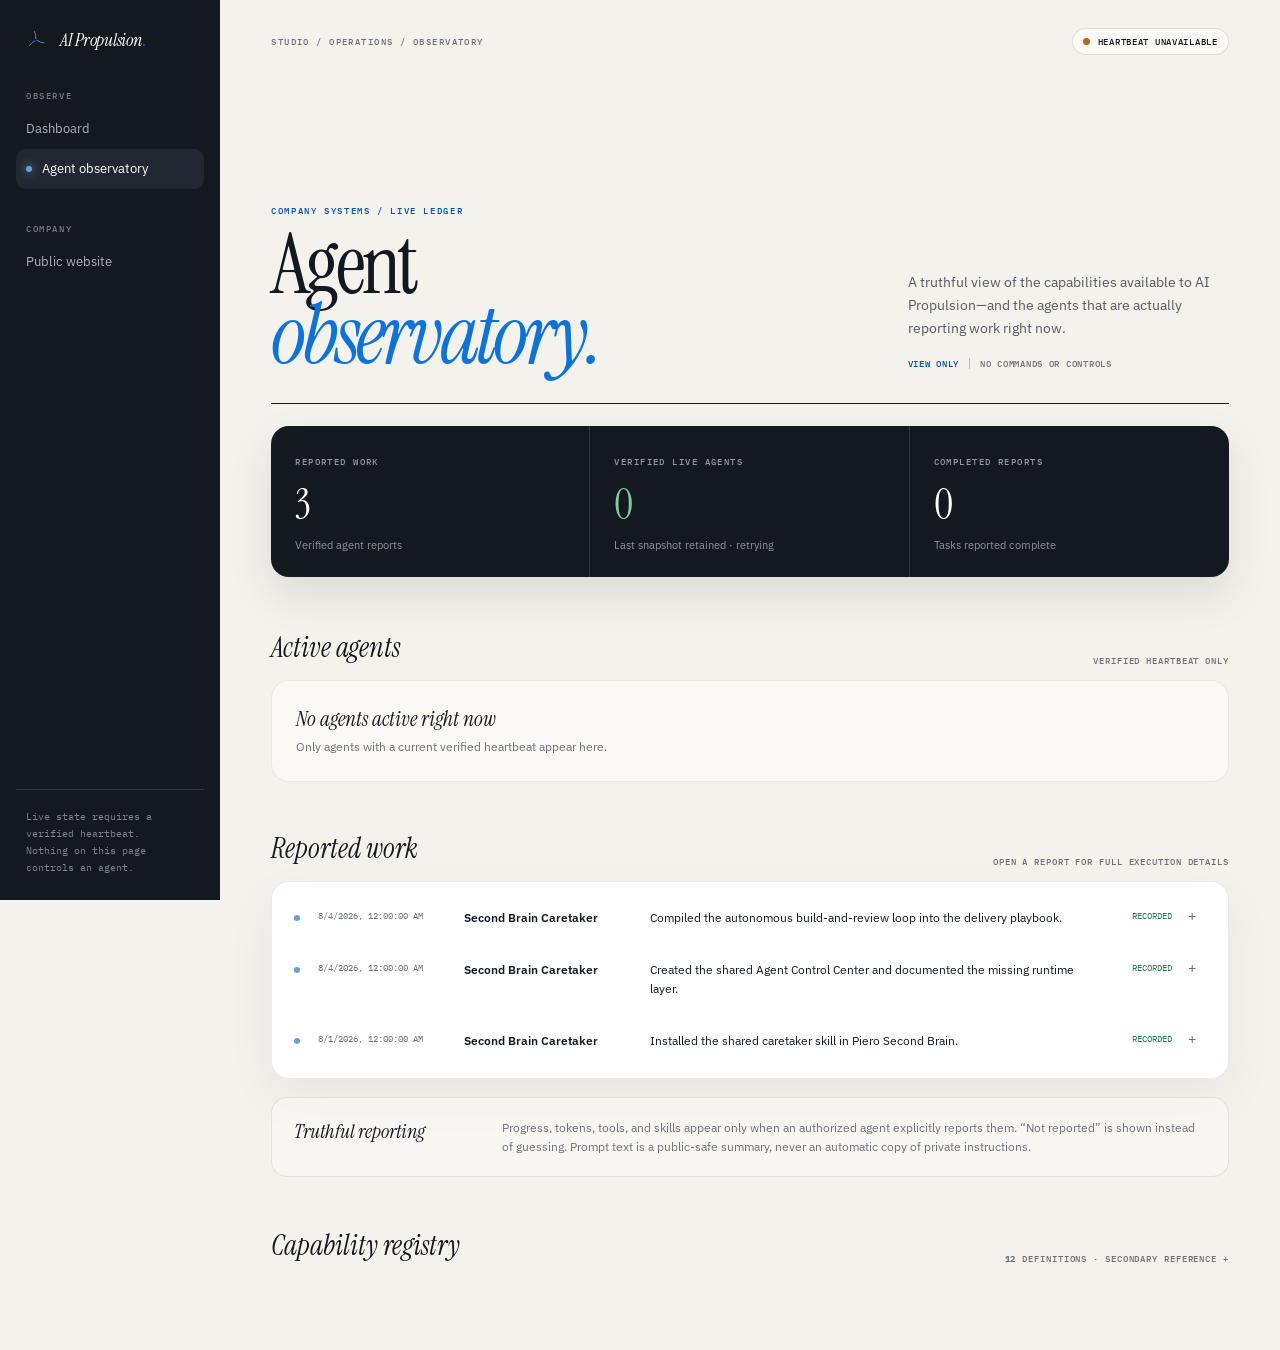
==== commit 69da9a67: "Add verified active agents area" ====
--- a/agents.html
+++ b/agents.html
@@ -35,8 +35,9 @@
 .checkpoint{border:0;border-radius:11px;background:#fff2d9;box-shadow:inset 0 0 0 1px rgba(179,106,22,.15)}
 .truth{border-style:solid;border-color:rgba(28,35,48,.1);border-radius:16px;background:rgba(255,255,255,.4)}
 .agent-row{transition:background .18s ease,transform .18s ease}.agent-row.active{box-shadow:inset 4px 0 var(--blue-royal)}.nav-item{border-radius:10px}
+.active-agents-wrap{margin:0 0 48px}.active-agents{display:grid;grid-template-columns:repeat(3,minmax(0,1fr));gap:12px}.active-card{position:relative;min-width:0;padding:18px;border:1px solid rgba(36,122,81,.16);border-radius:18px;background:linear-gradient(145deg,rgba(255,255,255,.96),rgba(239,247,242,.92));box-shadow:0 14px 36px rgba(36,122,81,.07)}.active-card:before{content:"";position:absolute;top:20px;right:18px;width:8px;height:8px;border-radius:50%;background:var(--green);box-shadow:0 0 0 6px rgba(36,122,81,.1)}.active-card .active-label{font:600 8px var(--font-mono);letter-spacing:.14em;text-transform:uppercase;color:var(--green)}.active-card h3{margin:8px 24px 14px 0;font:400 italic 25px/1 var(--font-display)}.active-card dl{margin:0}.active-card dl div{padding:9px 0;border-top:1px solid rgba(28,35,48,.08)}.active-card dt{margin-bottom:4px;font:600 7px var(--font-mono);letter-spacing:.12em;text-transform:uppercase;color:var(--quiet)}.active-card dd{margin:0;font-size:11px;line-height:1.4;overflow-wrap:anywhere}.active-empty{grid-column:1/-1;padding:24px;border:1px solid rgba(28,35,48,.08);border-radius:18px;background:rgba(255,255,255,.55);color:var(--quiet);font-size:12px}.active-empty b{display:block;margin-bottom:5px;color:var(--ink);font:400 italic 21px var(--font-display)}
 @media(max-width:900px){.app{grid-template-columns:1fr}.sidebar{position:static;height:auto;flex-direction:row;align-items:center;gap:12px;padding:14px 18px}.nav-label,.side-note{display:none}.sidebar .brand{margin-right:auto}.nav-item{padding:8px}.main{padding-top:24px}.topbar{margin-bottom:38px}.workspace{grid-template-columns:1fr}.inspector{position:static}.hero{grid-template-columns:1fr}.metrics{margin-top:18px}}
-@media(max-width:620px){.sidebar .nav-item:first-of-type{display:none}.hero h1{font-size:54px}.metrics{grid-template-columns:1fr}.metric{border-right:0;border-bottom:1px solid #343943;padding:16px 20px}.metric strong{font-size:34px}.registry-head{display:none}.agent-row{grid-template-columns:10px 1fr 66px}.agent-kind{display:none}.section-title span{display:none}.event summary{grid-template-columns:8px 1fr 64px 18px}.event time{grid-column:2}.event-detail{grid-column:2 / 5}.event-state{grid-column:3;grid-row:1}.event-open{grid-column:4;grid-row:1}.event-body{margin:0 12px 14px 26px;padding:10px}.report-stats{grid-template-columns:1fr 1fr}.report-grid{grid-template-columns:1fr}.report-field.wide,.report-field.span2{grid-column:auto}.capability-disclosure>summary{align-items:start}.truth{grid-template-columns:1fr;gap:6px}}
+@media(max-width:620px){.sidebar .nav-item:first-of-type{display:none}.hero h1{font-size:54px}.metrics{grid-template-columns:1fr}.metric{border-right:0;border-bottom:1px solid #343943;padding:16px 20px}.metric strong{font-size:34px}.active-agents{grid-template-columns:1fr}.registry-head{display:none}.agent-row{grid-template-columns:10px 1fr 66px}.agent-kind{display:none}.section-title span{display:none}.event summary{grid-template-columns:8px 1fr 64px 18px}.event time{grid-column:2}.event-detail{grid-column:2 / 5}.event-state{grid-column:3;grid-row:1}.event-open{grid-column:4;grid-row:1}.event-body{margin:0 12px 14px 26px;padding:10px}.report-stats{grid-template-columns:1fr 1fr}.report-grid{grid-template-columns:1fr}.report-field.wide,.report-field.span2{grid-column:auto}.capability-disclosure>summary{align-items:start}.truth{grid-template-columns:1fr;gap:6px}}
 .skip-link{position:fixed;left:12px;top:-50px;z-index:100;background:white;color:var(--ink);padding:10px 14px;border:2px solid var(--blue-royal)}.skip-link:focus{top:12px}.agent-row:focus-visible,.nav-item:focus-visible,.brand:focus-visible{outline:3px solid var(--blue-sky);outline-offset:2px}
 @media(prefers-reduced-motion:reduce){*{scroll-behavior:auto!important;transition:none!important}}
 </style>
@@ -53,6 +54,7 @@
   <div class="topbar"><span class="crumbs">Studio / Operations / Observatory</span><span class="connection" id="runtime" role="status" aria-live="polite"><i class="pulse" aria-hidden="true"></i><span>Connecting</span></span></div>
   <header class="hero"><div><div class="eyebrow">Company systems / Live ledger</div><h1>Agent<br><em>observatory.</em></h1></div><div><p class="hero-copy">A truthful view of the capabilities available to AI Propulsion—and the agents that are actually reporting work right now.</p><div class="mode-note">No commands or controls</div></div></header>
   <section class="metrics" aria-label="System summary"><article class="metric"><span class="metric-label">Reported work</span><strong id="action-count">0</strong><small>Verified agent reports</small></article><article class="metric live"><span class="metric-label">Verified live agents</span><strong id="running-count">0</strong><small id="connection-copy">Connecting to heartbeat</small></article><article class="metric"><span class="metric-label">Completed reports</span><strong id="completed-count">0</strong><small>Tasks reported complete</small></article></section>
+  <section class="active-agents-wrap" aria-labelledby="active-agents-title"><div class="section-title"><h2 id="active-agents-title">Active agents</h2><span>Verified heartbeat only</span></div><div class="active-agents" id="active-agents" aria-live="polite"><div class="active-empty"><b>Checking for active agents</b>Waiting for the verified heartbeat.</div></div></section>
   <section class="activity-wrap"><div class="section-title"><h2>Reported work</h2><span>Open a report for full execution details</span></div><div class="activity" id="activity"></div><div class="truth"><b>Truthful reporting</b><p>Progress, tokens, tools, and skills appear only when an authorized agent explicitly reports them. “Not reported” is shown instead of guessing. Prompt text is a public-safe summary, never an automatic copy of private instructions.</p></div></section>
   <section class="capability-wrap"><details class="capability-disclosure"><summary><h2>Capability registry</h2><span><b id="agent-count">0</b> definitions · secondary reference +</span></summary><div class="workspace"><div class="registry"><div class="registry-head"><span></span><span>Agent</span><span>Purpose group</span><span>Status</span></div><div id="agent-list"></div></div><aside class="inspector" id="detail" aria-live="polite"></aside></div></details></section>
 </main></div>
@@ -64,6 +66,7 @@
 function renderAgents(){const agents=[...configured,...runtimeOnly];$('agent-count').textContent=configured.length;if(!agents.length){$('agent-list').innerHTML='<div class="empty">No capabilities or runtime reporters are known.</div>';$('detail').innerHTML='<div class="empty">Nothing to inspect yet.</div>';return}if(!agents.some(a=>a.id===selected))selected=agents[0].id;
   $('agent-list').innerHTML=agents.map(a=>{const r=runtimeById.get(a.id),isLive=Boolean(r?.live),state=r?.status||(a.configured===false?'reported':'never reported');return `<button class="agent-row ${a.id===selected?'active':''}" data-id="${esc(a.id)}" aria-pressed="${a.id===selected}"><i class="status-dot ${isLive?'live':''}" aria-hidden="true"></i><span class="agent-name">${esc(a.name)}</span><span class="agent-kind">${esc(a.configured===false?'Runtime reporter':a.kind)}</span><span class="agent-state ${isLive?'live':''}">${esc(isLive?'live':state)}</span></button>`}).join('');
   const a=agents.find(item=>item.id===selected),r=runtimeById.get(a.id),isLive=Boolean(r?.live);$('detail').innerHTML=`<div class="inspector-top"><span class="kind">${esc(a.configured===false?'Unconfigured runtime reporter':a.kind)}</span><span class="agent-state ${isLive?'live':''}">${esc(isLive?'verified live':r?.status||(a.configured===false?'reported':'never reported'))}</span></div><h2>${esc(a.name)}</h2><div class="info"><b>${a.configured===false?'Reported purpose':'Configured purpose'}</b><p>${esc(a.purpose||'No purpose reported.')}</p></div><div class="info"><b>Latest reported work</b><p>${esc(r?.task||'No active work reported.')}</p></div><div class="info"><b>Reported project</b><p>${esc(r?.project||'No project reported.')}</p></div><div class="info"><b>Last heartbeat</b><p>${esc(date(r?.lastSeen))}</p></div>${a.configured===false?'':`<div class="info"><b>Recorded completion</b><p>${esc(a.done||'No completion recorded.')}</p></div><div class="info"><b>Capability source</b><p class="source">${esc(a.source||'No source recorded.')}</p></div>`}`}
+function renderActiveAgents(){const live=[...runtimeById.values()].filter(agent=>agent.live),container=$('active-agents');container.innerHTML=live.length?live.map(agent=>`<article class="active-card"><span class="active-label">Verified live</span><h3>${esc(agent.name||agent.id)}</h3><dl><div><dt>Working on</dt><dd>${esc(agent.task||'× Not reported')}</dd></div><div><dt>Project</dt><dd>${esc(agent.project||'× Not reported')}</dd></div><div><dt>Last check-in</dt><dd>${esc(date(agent.lastSeen))}</dd></div></dl></article>`).join(''):'<div class="active-empty"><b>No agents active right now</b>Only agents with a current verified heartbeat appear here.</div>'}
 function reported(value,fallback='× Not reported'){return value===0||value?esc(value):`<span class="unknown">${fallback}</span>`}
 function specialTools(value){const routine=/^(apply_patch|shell|shell inspection|shell validation|node(?:\.js)?(?: syntax validation| syntax checks)?|filesystem(?: inspection and editing)?|codex in-app browser|agent observatory heartbeat reporter|heartbeat reporter|git)$/i,items=String(value||'').split(/[,;]+/).map(item=>item.trim().replace(/\.$/,'' )).filter(item=>item&&!routine.test(item));return items.length?items.map(esc).join(', '):'<span class="unknown">No external tool or MCP used.</span>'}
 function compactSkills(value){const routine=/^(ai propulsion )?agents?\.md(?: operating rules)?$/i,items=String(value||'').split(/[,;]+/).map(item=>item.trim().replace(/\.$/,'' )).filter(item=>item&&!routine.test(item)).map(item=>item.replace(/^browser control$/i,'Browser').replace(/^frontend-design$/i,'Frontend design').replace(/^manage-subagents$/i,'Manager agent'));return items.length?items.map(esc).join(', '):'<span class="unknown">× Not reported</span>'}
@@ -79,8 +82,8 @@
     return `<details class="event" data-key="${esc(key)}" ${openKeys.has(key)?'open':''}><summary><i class="event-mark" aria-hidden="true"></i><time>${esc(date(e.at))}</time><span class="event-agent">${esc(e.agent)}</span><span class="event-detail">${esc(e.task||e.detail||'No task reported.')}</span><span class="event-state">${esc(stateLabel)}</span><span class="event-open" aria-hidden="true">+</span></summary><div class="event-body">${checkpoint}<div class="report-stats"><div class="report-stat"><b>Progress</b><strong>${progress===null?'× Not reported':progress+'%'}</strong><div class="mini-track" aria-label="${progress===null?'Progress not reported':progress+' percent complete'}"><i style="width:${progress===null?0:progress}%"></i></div></div><div class="report-stat"><b>Remaining</b><strong>${esc(remainingLabel)}</strong></div><div class="report-stat"><b>Context used</b><strong>${esc(contextLabel)}</strong><div class="mini-track" aria-label="${contextUsed===null?'Context usage not reported':contextUsed+' percent of context used'}"><i style="width:${contextUsed===null?0:contextUsed}%"></i></div></div><div class="report-stat"><b>Tokens</b><strong>${tokens>=0?tokens.toLocaleString():'× Not reported'}</strong></div></div><div class="report-grid"><div class="report-field wide"><b>01 · Exact task prompt</b><p>${reported(e.publicPrompt)}</p></div><div class="report-field"><b>02 · What it did</b><p>${reported(e.detail||e.task)}</p></div><div class="report-field"><b>03 · Finished</b><p>${reported(e.completedWork,e.status==='completed'?'Marked complete.':'× Not reported')}</p></div><div class="report-field"><b>04 · Remaining / blockers</b><p>${reported(e.remainingWork,e.status==='completed'?'Nothing remains.':'× Not reported')} · ${reported(e.blockers,e.status==='completed'?'No blockers.':'× Not reported')}</p></div><div class="report-field"><b>Tools used</b><p>${specialTools(e.toolsUsed)}</p></div><div class="report-field"><b>Skills used</b><p>${compactSkills(e.skillsUsed)}</p></div><div class="report-field"><b>05 · Result for you</b><p>${reported(e.publicOutputSummary)}</p></div><div class="report-field span2"><b>06 · Works?</b><p>${reported(e.publicVerificationSummary)}</p></div></div></div></details>`;
   }).join(''):'<div class="empty">The heartbeat ledger has no reported state changes yet.</div>';
 }
-$('agent-list').addEventListener('click',event=>{const row=event.target.closest('button[data-id]');if(row){selected=row.dataset.id;renderAgents()}});renderAgents();renderActivity();
-async function refreshHeartbeat(){const base=(window.HEARTBEAT_API_URL||'').replace(/\/$/,'');const runtime=$('runtime'),runtimeText=runtime.querySelector('span'),copy=$('connection-copy');if(!base){runtimeText.textContent='Heartbeat not deployed';copy.textContent='No live connection configured';return}try{const response=await fetch(base+'/v1/status',{cache:'no-store'});if(!response.ok)throw new Error('Heartbeat '+response.status);const live=await response.json(),runtimeAgents=Array.isArray(live.agents)?live.agents:[];runtimeById=new Map(runtimeAgents.map(a=>[a.id,a]));runtimeOnly=runtimeAgents.filter(r=>!configured.some(a=>a.id===r.id)).map(r=>({id:r.id,name:r.name||r.id,kind:'Runtime reporter',purpose:r.purpose,configured:false}));const running=runtimeAgents.filter(a=>a.live).length;$('running-count').textContent=running;runtime.classList.add('online');runtimeText.textContent=`${running} verified live`;copy.textContent='Checked '+date(live.observedAt);activity=Array.isArray(live.activity)?live.activity:[];renderActivity();renderAgents()}catch(error){runtime.classList.remove('online');runtimeText.textContent='Heartbeat unavailable';copy.textContent='Last snapshot retained · retrying'}}
+$('agent-list').addEventListener('click',event=>{const row=event.target.closest('button[data-id]');if(row){selected=row.dataset.id;renderAgents()}});renderAgents();renderActiveAgents();renderActivity();
+async function refreshHeartbeat(){const base=(window.HEARTBEAT_API_URL||'').replace(/\/$/,'');const runtime=$('runtime'),runtimeText=runtime.querySelector('span'),copy=$('connection-copy');if(!base){runtimeText.textContent='Heartbeat not deployed';copy.textContent='No live connection configured';return}try{const response=await fetch(base+'/v1/status',{cache:'no-store'});if(!response.ok)throw new Error('Heartbeat '+response.status);const live=await response.json(),runtimeAgents=Array.isArray(live.agents)?live.agents:[];runtimeById=new Map(runtimeAgents.map(a=>[a.id,a]));runtimeOnly=runtimeAgents.filter(r=>!configured.some(a=>a.id===r.id)).map(r=>({id:r.id,name:r.name||r.id,kind:'Runtime reporter',purpose:r.purpose,configured:false}));const running=runtimeAgents.filter(a=>a.live).length;$('running-count').textContent=running;runtime.classList.add('online');runtimeText.textContent=`${running} verified live`;copy.textContent='Checked '+date(live.observedAt);activity=Array.isArray(live.activity)?live.activity:[];renderActivity();renderAgents();renderActiveAgents()}catch(error){runtime.classList.remove('online');runtimeText.textContent='Heartbeat unavailable';copy.textContent='Last snapshot retained · retrying'}}
 refreshHeartbeat();setInterval(refreshHeartbeat,15000);
 </script>
 </body></html>
